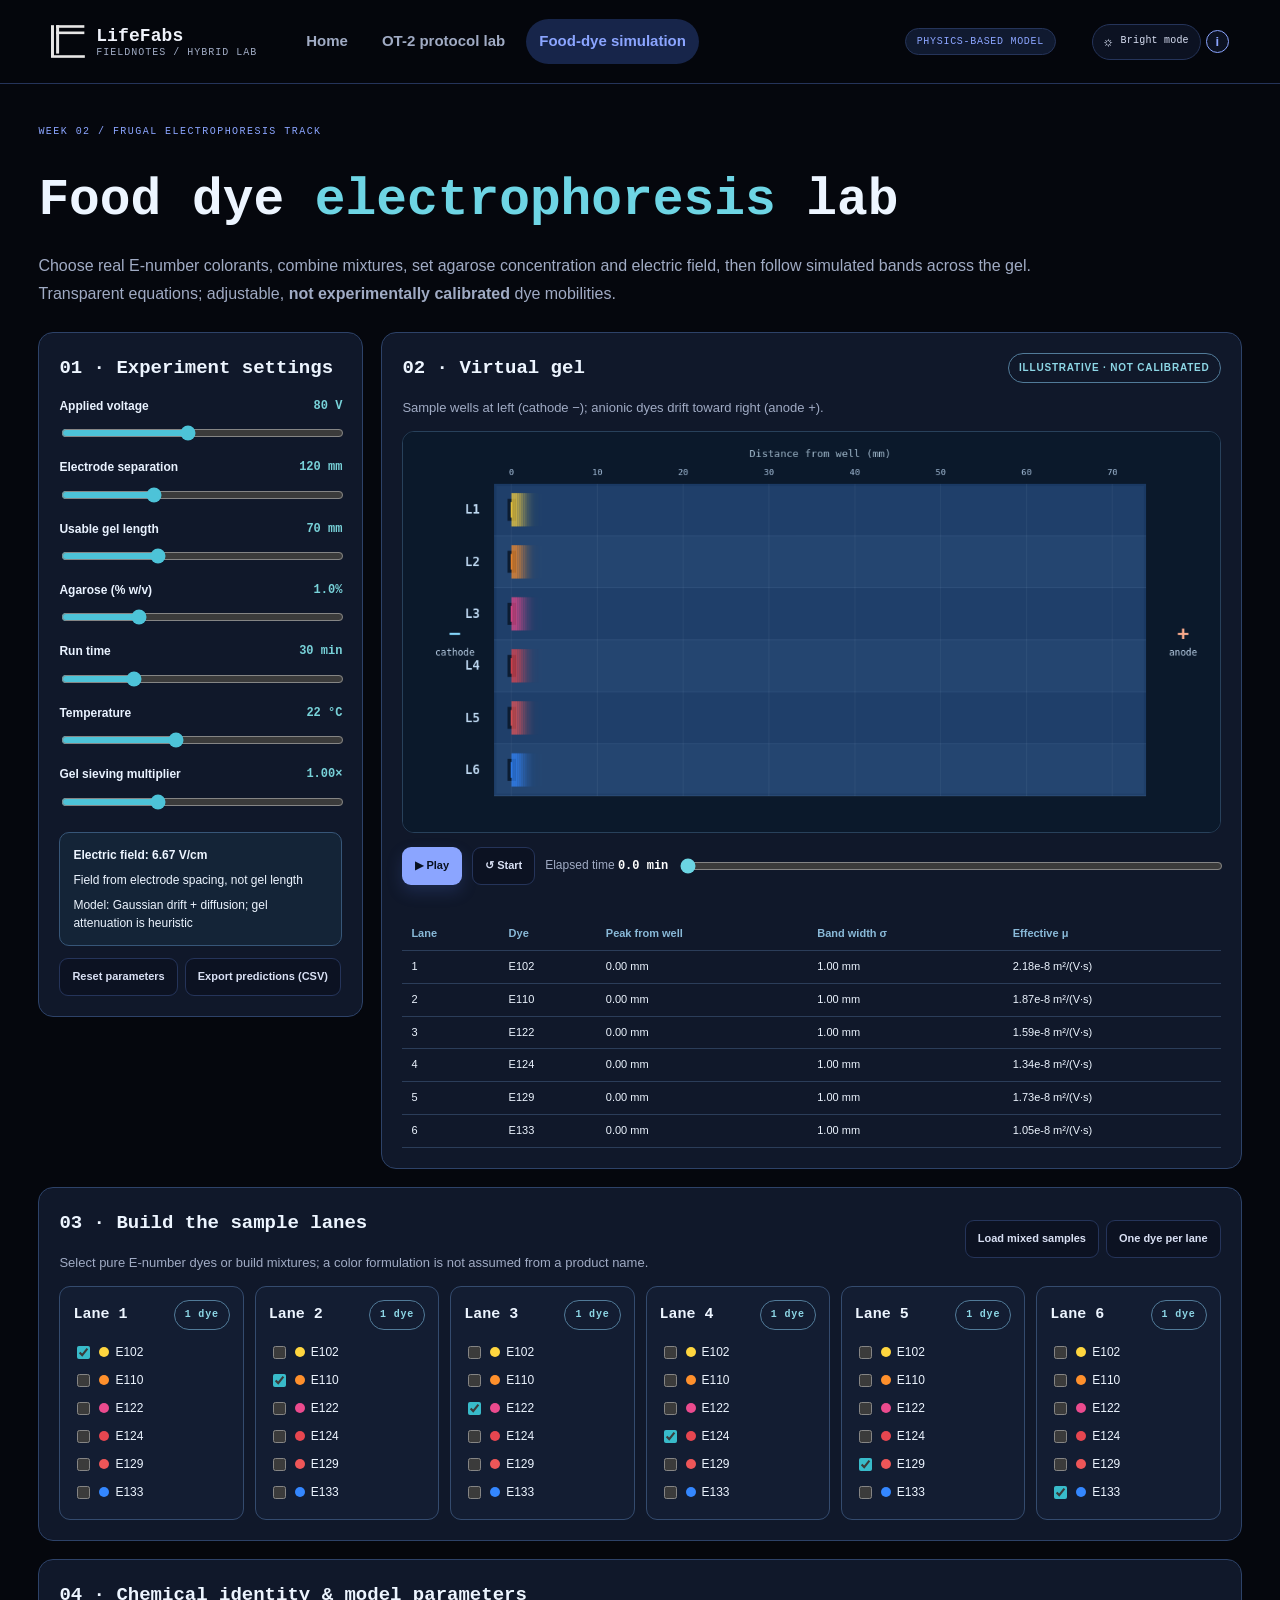
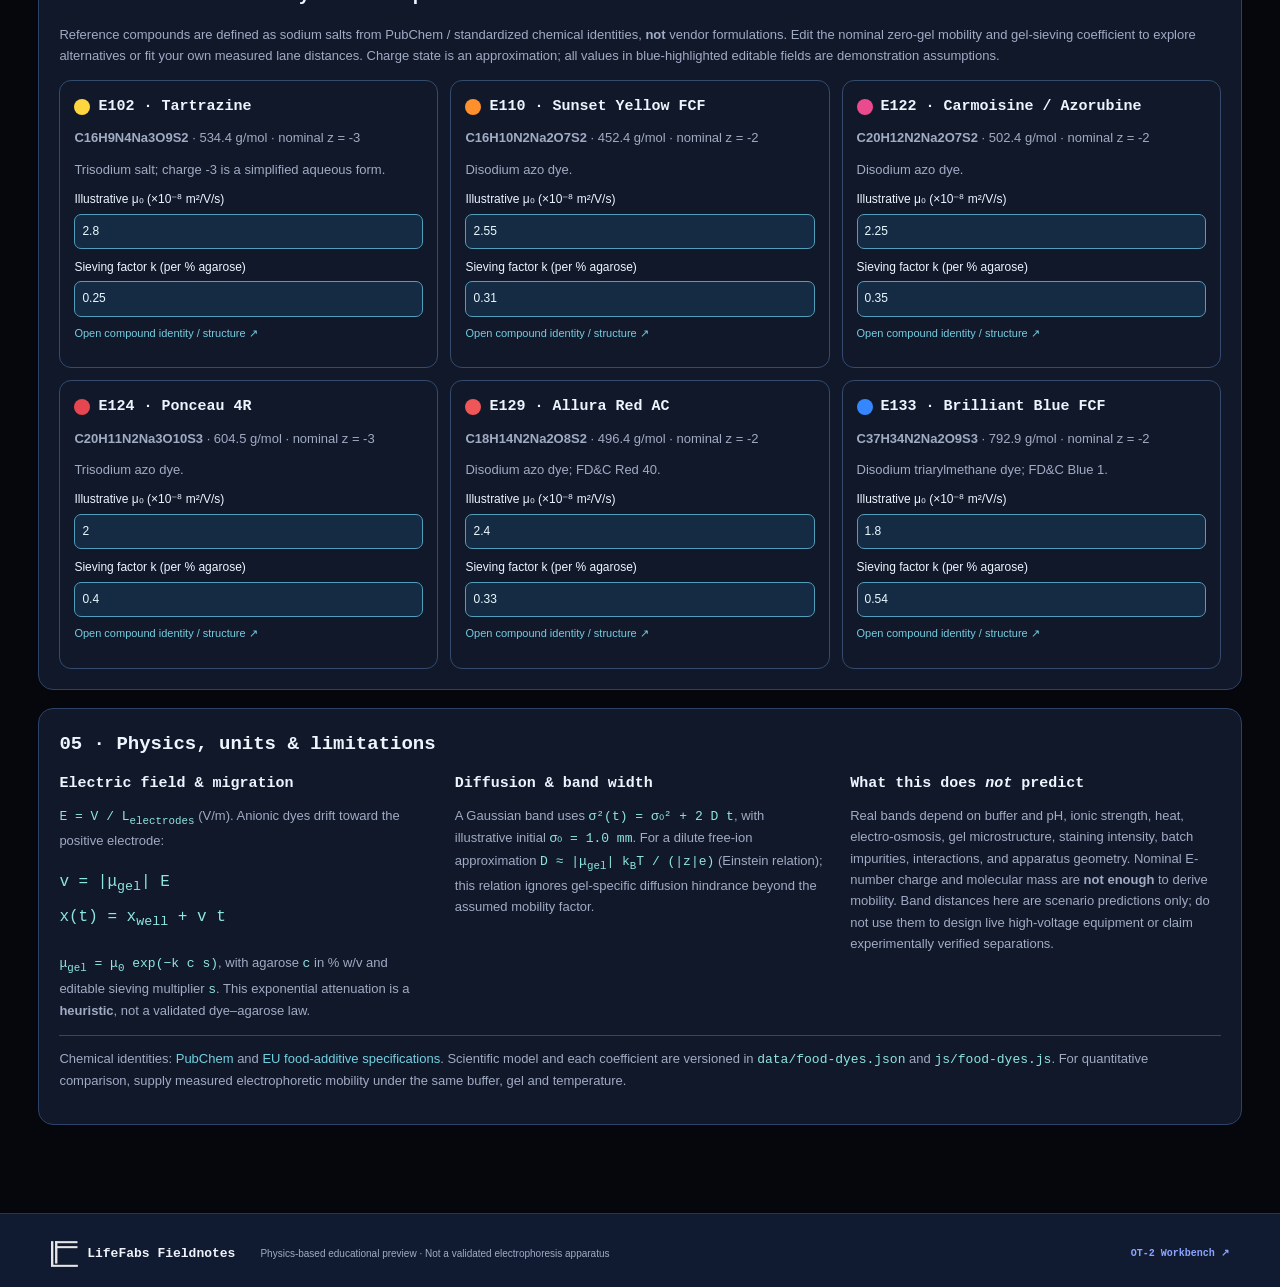
==== food-dyes.html @ ae2fcea6 "Initial Lifefabs Labflow website commit" ====
<!doctype html>
<html lang="en" data-theme="dark">
<head>
  <script>try{const t=localStorage.getItem('lifefabs-theme');if(t==='light'||t==='dark')document.documentElement.dataset.theme=t}catch(e){}</script>
  <meta charset="utf-8"><meta name="viewport" content="width=device-width,initial-scale=1"><meta name="theme-color" content="#05070d">
  <title>Food Dye Electrophoresis Simulator — LifeFabs Fieldnotes</title>
  <link rel="stylesheet" href="styles.css"><link rel="stylesheet" href="styles-theme.css"><link rel="stylesheet" href="styles-ui-clarity.css"><link rel="stylesheet" href="styles-food-dyes.css">
  <script src="js/theme.js" defer></script><script src="js/tool-guide.js" defer></script><script src="js/food-dyes.js" defer></script>
</head>
<body>
<header class="site-header"><a class="brand" href="index.html"><img class="brand-logo" src="assets/lifefabs-logo-light.svg" data-logo-dark="assets/lifefabs-logo-light.svg" data-logo-light="assets/lifefabs-logo-dark.svg" alt=""><span><strong>LifeFabs</strong><small>FIELDNOTES / HYBRID LAB</small></span></a><nav class="top-nav" aria-label="Main navigation"><a href="index.html">Home</a><a href="ot2.html">OT-2 protocol lab</a><a class="active" href="food-dyes.html">Food-dye simulation</a></nav><span class="header-chip">PHYSICS-BASED MODEL</span><button class="theme-toggle" data-theme-toggle type="button" aria-label="Switch theme" aria-pressed="false"><span class="theme-toggle-icon">☼</span><span class="theme-toggle-label">Bright mode</span></button></header>
<main class="dye-main">
 <section class="dye-hero"><p class="eyebrow">WEEK 02 / FRUGAL ELECTROPHORESIS TRACK</p><h1>Food dye <em>electrophoresis</em> lab</h1><p>Choose real E-number colorants, combine mixtures, set agarose concentration and electric field, then follow simulated bands across the gel. Transparent equations; adjustable, <strong>not experimentally calibrated</strong> dye mobilities.</p></section>
 <div class="dye-layout">
  <section class="dye-controls dye-panel" aria-labelledby="conditionsTitle">
    <h2 id="conditionsTitle">01 · Experiment settings</h2>
    <div class="dye-fields">
      <label>Applied voltage <span class="dye-readout" id="voltageOut">80 V</span><input type="range" id="dyeVoltage" min="0" max="180" step="5" value="80"></label>
      <label>Electrode separation <span class="dye-readout" id="spacingOut">120 mm</span><input type="range" id="dyeSpacing" min="60" max="250" step="5" value="120"></label>
      <label>Usable gel length <span class="dye-readout" id="lengthOut">70 mm</span><input type="range" id="dyeLength" min="30" max="150" step="5" value="70"></label>
      <label>Agarose (% w/v) <span class="dye-readout" id="agaroseOut">1.0%</span><input type="range" id="dyeAgarose" min="0.3" max="3" step="0.1" value="1"></label>
      <label>Run time <span class="dye-readout" id="durationOut">30 min</span><input type="range" id="dyeDuration" min="1" max="120" step="1" value="30"></label>
      <label>Temperature <span class="dye-readout" id="temperatureOut">22 °C</span><input type="range" id="dyeTemperature" min="10" max="40" step="1" value="22"></label>
      <label>Gel sieving multiplier <span class="dye-readout" id="sievingOut">1.00×</span><input type="range" id="dyeSieving" min="0" max="3" step="0.1" value="1"></label>
    </div>
    <div class="dye-derived" id="dyeDerived" aria-live="polite"></div>
    <div class="dye-controls-actions"><button class="button button-outline button-small" type="button" id="dyeReset">Reset parameters</button><button class="button button-outline button-small" type="button" id="dyeExport">Export predictions (CSV)</button></div>
  </section>
  <section class="dye-panel dye-simulator" aria-labelledby="gelTitle"><div class="dye-panel-title"><div><h2 id="gelTitle">02 · Virtual gel</h2><p>Sample wells at left (cathode −); anionic dyes drift toward right (anode +).</p></div><span class="dye-mode-chip">ILLUSTRATIVE · NOT CALIBRATED</span></div>
    <div class="dye-canvas-wrap"><canvas id="dyeGelCanvas" width="1040" height="510" role="img" aria-label="Simulated six-lane food dye electrophoresis gel"></canvas></div>
    <div class="dye-playback"><button type="button" id="dyePlay" class="button button-primary button-small">▶ Play</button><button type="button" id="dyeRestart" class="button button-outline button-small">↺ Start</button><label for="dyeTime">Elapsed time <strong id="dyeTimeText">0.0 min</strong></label><input type="range" id="dyeTime" min="0" max="30" value="0" step="0.1" aria-label="Elapsed simulation time"></div>
    <div id="dyeWarning" class="dye-warning" role="status"></div>
    <div class="dye-predictions" id="dyePredictions" aria-live="polite"></div>
  </section>
 </div>
 <section class="dye-panel dye-samples" aria-labelledby="samplesTitle"><div class="dye-panel-title"><div><h2 id="samplesTitle">03 · Build the sample lanes</h2><p>Select pure E-number dyes or build mixtures; a color formulation is not assumed from a product name.</p></div><div class="dye-controls-actions"><button type="button" class="button button-outline button-small" id="dyeDemoMix">Load mixed samples</button><button type="button" class="button button-outline button-small" id="dyePureLanes">One dye per lane</button></div></div><div class="dye-sample-grid" id="dyeSamples"></div></section>
 <section class="dye-panel dye-catalogue" aria-labelledby="catalogTitle"><h2 id="catalogTitle">04 · Chemical identity &amp; model parameters</h2><p>Reference compounds are defined as sodium salts from PubChem / standardized chemical identities, <strong>not</strong> vendor formulations. Edit the nominal zero-gel mobility and gel-sieving coefficient to explore alternatives or fit your own measured lane distances. Charge state is an approximation; all values in blue-highlighted editable fields are demonstration assumptions.</p><div id="dyeCatalog" class="dye-catalog-grid"></div></section>
 <section class="dye-panel dye-science" aria-labelledby="modelTitle"><h2 id="modelTitle">05 · Physics, units &amp; limitations</h2>
  <div class="dye-science-grid"><article><h3>Electric field &amp; migration</h3><p><code>E = V / L<sub>electrodes</sub></code> (V/m). Anionic dyes drift toward the positive electrode:</p><p class="dye-equation"><code>v = |μ<sub>gel</sub>| E</code><br><code>x(t) = x<sub>well</sub> + v t</code></p><p><code>μ<sub>gel</sub> = μ<sub>0</sub> exp(−k c s)</code>, with agarose <code>c</code> in % w/v and editable sieving multiplier <code>s</code>. This exponential attenuation is a <strong>heuristic</strong>, not a validated dye–agarose law.</p></article>
  <article><h3>Diffusion &amp; band width</h3><p>A Gaussian band uses <code>σ²(t) = σ₀² + 2 D t</code>, with illustrative initial <code>σ₀ = 1.0 mm</code>. For a dilute free-ion approximation <code>D ≈ |μ<sub>gel</sub>| k<sub>B</sub>T / (|z|e)</code> (Einstein relation); this relation ignores gel-specific diffusion hindrance beyond the assumed mobility factor.</p></article>
  <article><h3>What this does <em>not</em> predict</h3><p>Real bands depend on buffer and pH, ionic strength, heat, electro-osmosis, gel microstructure, staining intensity, batch impurities, interactions, and apparatus geometry. Nominal E-number charge and molecular mass are <strong>not enough</strong> to derive mobility. Band distances here are scenario predictions only; do not use them to design live high-voltage equipment or claim experimentally verified separations.</p></article>
  </div>
  <p class="dye-source-line">Chemical identities: <a href="https://pubchem.ncbi.nlm.nih.gov/" target="_blank" rel="noreferrer">PubChem</a> and <a href="https://eur-lex.europa.eu/eli/reg/2012/231/oj" target="_blank" rel="noreferrer">EU food-additive specifications</a>. Scientific model and each coefficient are versioned in <code>data/food-dyes.json</code> and <code>js/food-dyes.js</code>. For quantitative comparison, supply measured electrophoretic mobility under the same buffer, gel and temperature.</p>
 </section>
</main>
<footer class="site-footer"><div class="footer-brand"><img class="brand-logo" src="assets/lifefabs-logo-light.svg" data-logo-dark="assets/lifefabs-logo-light.svg" data-logo-light="assets/lifefabs-logo-dark.svg" alt=""><strong>LifeFabs Fieldnotes</strong></div><p>Physics-based educational preview · Not a validated electrophoresis apparatus</p><div class="footer-links"><a href="ot2.html">OT-2 Workbench ↗</a></div></footer>
</body></html>
---- styles.css ----
:root{--ink:#f0f3fb;--ink-2:#d9e0f4;--muted:#a0abc4;--paper:#05070d;--card:#0c1222;--line:#25345a;--teal:#8ba5ff;--teal-bright:#cbd6ff;--mint:#17254a;--blue:#15244a;--amber:#f1c878;--coral:#ff9587;--shadow:0 18px 48px rgba(0,0,0,.35);--radius:22px;--mono:Consolas,'Courier New',monospace;--sans:Bahnschrift,'Segoe UI',Arial,sans-serif;--display:Consolas,'Courier New',monospace}
*{box-sizing:border-box}html{scroll-behavior:smooth}body{margin:0;background:var(--paper);color:var(--ink);font-family:var(--sans);font-size:16px;line-height:1.6}a{color:inherit;text-decoration:none}button,input,select,textarea{font:inherit}button,a,select,input{outline-color:var(--teal)}button{cursor:pointer}button:disabled{cursor:not-allowed;opacity:.45}.site-header{height:82px;display:flex;align-items:center;gap:36px;padding:0 clamp(20px,4vw,66px);border-bottom:1px solid var(--line);background:rgba(255,255,255,.84);position:sticky;top:0;z-index:50;backdrop-filter:blur(18px)}.brand{display:flex;align-items:center;gap:12px;white-space:nowrap}.brand strong{display:block;font:800 19px var(--display);letter-spacing:-.7px}.brand small{display:block;font:10px var(--mono);letter-spacing:1px;color:var(--muted);margin-top:1px}.brand-mark{width:31px;height:31px;display:inline-flex;align-items:flex-end;justify-content:center;gap:3px;background:var(--ink);padding:7px 6px;border-radius:9px;flex-shrink:0}.brand-mark span{width:4px;border-radius:4px;background:var(--teal-bright);display:block}.brand-mark span:nth-child(1){height:9px}.brand-mark span:nth-child(2){height:16px}.brand-mark span:nth-child(3){height:12px}.top-nav{display:flex;align-items:center;gap:8px;flex:1}.top-nav a{padding:10px 13px;border-radius:99px;color:var(--muted);font-size:13px;font-weight:600;white-space:nowrap}.top-nav a:hover,.top-nav a.active{background:var(--mint);color:var(--teal)}.nav-soon{font:9px var(--mono);margin-left:3px;color:var(--teal)}.header-link{white-space:nowrap;font-size:12px;font-weight:700;color:var(--teal)}.header-chip{margin-left:auto;border:1px solid #d6e6dd;border-radius:999px;color:var(--teal);background:#eff8f2;padding:7px 11px;font:10px var(--mono);letter-spacing:.7px}.hero{display:grid;grid-template-columns:minmax(0,1fr) minmax(440px,.95fr);gap:5vw;align-items:center;padding:clamp(48px,7vw,100px) clamp(20px,6vw,94px) 72px;overflow:hidden}.home-hero{min-height:600px}.eyebrow{display:flex;align-items:center;gap:9px;font:10px var(--mono);text-transform:uppercase;letter-spacing:1.45px;color:var(--teal);margin:0 0 22px}.status-dot{display:inline-block;width:7px;height:7px;background:var(--teal-bright);border-radius:50%;box-shadow:0 0 0 4px rgba(85,197,173,.15)}h1,h2,h3,p{margin-top:0}.hero h1,.placeholder-hero h1{font:700 clamp(43px,5.2vw,74px)/1.02 var(--display);letter-spacing:-3.6px;margin:0 0 25px}.hero h1 em,.placeholder-hero h1 em{font-style:normal;color:var(--teal)}.hero-lede{font-size:17px;line-height:1.7;color:var(--muted);max-width:605px;margin-bottom:29px}.hero-actions{display:flex;gap:11px;flex-wrap:wrap;align-items:center}.button{min-height:45px;padding:12px 17px;display:inline-flex;gap:17px;align-items:center;justify-content:center;border:1px solid transparent;border-radius:9px;font-size:13px;font-weight:700;transition:transform .15s,box-shadow .15s}.button:hover{transform:translateY(-1px)}.button-primary{background:var(--teal);color:white;box-shadow:0 7px 14px rgba(20,124,115,.15)}.button-primary:hover{background:#0d6b64}.button-quiet{color:var(--ink-2);border-color:var(--line);background:rgba(255,255,255,.55)}.button-quiet:hover{border-color:#a9c9bd;background:white}.button-light{background:#f8f6ed;color:var(--ink);white-space:nowrap}.hero-footnote{font-size:11px;color:var(--muted);margin-top:29px;display:flex;align-items:center;gap:7px}.tiny-lock{font-size:16px;color:var(--teal)}.hero-art{position:relative;min-height:420px;display:grid;place-items:center;background:var(--ink);border-radius:26px;overflow:hidden;box-shadow:0 24px 60px rgba(20,42,50,.17)}.art-grid{position:absolute;inset:0;background-image:linear-gradient(rgba(140,185,170,.11) 1px,transparent 1px),linear-gradient(90deg,rgba(140,185,170,.11) 1px,transparent 1px);background-size:28px 28px;mask-image:linear-gradient(135deg,black,transparent 88%)}.robot-art{position:relative;width:100%;max-width:580px;z-index:2}.art-label{position:absolute;z-index:3;color:#a9c7bb;font:9px var(--mono);letter-spacing:1.4px}.label-top{top:23px;left:26px}.label-bottom{bottom:18px;right:26px}.art-orbit{position:absolute;border:1px solid rgba(103,214,186,.26);border-radius:50%;width:68%;height:72%;transform:rotate(-25deg)}.orbit-a{right:-18%;top:-30%}.orbit-b{left:-28%;bottom:-54%;width:80%;height:90%}.value-strip{background:#e9f0e8;padding:25px clamp(20px,6vw,94px);display:grid;grid-template-columns:repeat(3,1fr);gap:35px;border-top:1px solid var(--line);border-bottom:1px solid var(--line)}.value-strip>div{position:relative;padding-left:42px}.strip-index{position:absolute;left:0;top:0;color:var(--teal);font:11px var(--mono)}.value-strip strong{font:700 14px var(--display)}.value-strip p{font-size:12px;color:var(--muted);margin:5px 0 0}.section-block{padding:84px clamp(20px,6vw,94px)}.section-heading{display:flex;justify-content:space-between;gap:30px;align-items:flex-end;margin-bottom:32px}.section-heading .eyebrow{margin-bottom:12px}.section-heading h2{font:700 clamp(29px,3.5vw,43px)/1.1 var(--display);letter-spacing:-1.8px;margin:0}.section-aside{max-width:365px;font-size:13px;color:var(--muted);line-height:1.7;margin:0}.week-grid{display:grid;grid-template-columns:repeat(3,minmax(0,1fr));gap:18px}.week-card{padding:22px;border:1px solid var(--line);background:var(--card);border-radius:17px;min-width:0;box-shadow:0 3px 12px rgba(20,42,50,.025);transition:transform .15s,box-shadow .15s}.week-card:hover{transform:translateY(-3px);box-shadow:var(--shadow)}.week-card-featured{border-color:#a7cfc1;box-shadow:0 0 0 1px rgba(20,124,115,.04)}.week-card-top{display:flex;align-items:center;justify-content:space-between;gap:8px}.week-number{font:12px var(--mono);color:var(--teal);letter-spacing:.8px}.tag{font:9px var(--mono);letter-spacing:.4px;padding:5px 8px;border-radius:99px;background:#eff2ef;color:#64767a;white-space:nowrap}.tag-live{background:var(--mint);color:var(--teal)}.tag-live .status-dot{width:5px;height:5px;margin-right:4px}.week-illustration{height:150px;margin:18px 0 19px;border-radius:12px;position:relative;overflow:hidden}.week-illustration-robot{background:#18343b;display:grid;place-items:center}.mini-deck{position:absolute;width:70%;height:45%;left:13%;bottom:18%;transform:skewY(-9deg);display:grid;grid-template-columns:repeat(3,1fr);gap:5px}.mini-deck span{background:#416c69;border:1px solid #86afa2;border-radius:4px}.mini-gantry{position:absolute;width:68%;height:10px;left:16%;top:28%;background:#b5cfc4;border-radius:5px}.mini-tip{position:absolute;left:52%;top:33%;height:42px;width:4px;background:#e7efe7;border-radius:2px}.mini-path{position:absolute;left:39%;top:55%;width:31%;height:25px;border-top:2px dashed #5bd1b3;border-radius:50%;transform:rotate(13deg)}.week-illustration-gel{background:#e5f0e9;display:flex;align-items:center;justify-content:center;gap:14px}.gel-lanes{height:86px;width:58%;background:#173d46;border:8px solid #9ebeb0;border-radius:5px;display:flex;gap:13px;padding:9px 13px}.gel-lanes span{flex:1;border-radius:2px;background:repeating-linear-gradient(to bottom,transparent 0 8px,#64d5b4 8px 11px,transparent 11px 18px);opacity:.85}.gel-lanes span:nth-child(2){background:repeating-linear-gradient(to bottom,transparent 0 13px,#e4bf70 13px 16px,transparent 16px 24px)}.gel-lanes span:nth-child(4){background:repeating-linear-gradient(to bottom,transparent 0 5px,#d78a74 5px 8px,transparent 8px 19px)}.gel-arrow{position:absolute;right:10%;top:18%;width:18px;height:61%;border-right:2px solid var(--teal)}.gel-arrow:after{content:'';position:absolute;right:-5px;bottom:0;width:8px;height:8px;border-right:2px solid var(--teal);border-bottom:2px solid var(--teal);transform:rotate(45deg)}.week-illustration-empty{background:#e9edeb;display:grid;place-items:center}.empty-ring{height:58px;width:58px;border:1px dashed #82a59a;border-radius:50%;display:grid;place-items:center;color:var(--teal);font-size:25px;z-index:2}.empty-orbit{position:absolute;height:100px;width:170px;border:1px solid #c6d4ce;border-radius:50%;transform:rotate(-25deg)}.card-kicker{font:10px var(--mono);text-transform:uppercase;letter-spacing:1px;color:var(--teal);margin-bottom:9px}.week-card h3{font:700 22px var(--display);letter-spacing:-.8px;margin:0 0 10px}.week-card>p:not(.card-kicker){font-size:13px;color:var(--muted);line-height:1.65;min-height:62px;margin-bottom:18px}.card-meta{display:flex;justify-content:space-between;gap:10px;flex-wrap:wrap;border-top:1px solid var(--line);padding:13px 0;color:#718083;font-size:10px}.card-link{display:flex;justify-content:space-between;align-items:center;margin-top:7px;color:var(--teal);font-size:12px;font-weight:700}.card-link span{font-size:17px}.workflow-section{background:#edf3ed}.role-flow{display:grid;grid-template-columns:minmax(0,1fr) 30px minmax(0,1fr) 30px minmax(0,1fr);align-items:stretch;gap:13px}.role-card{padding:25px;border-radius:15px;background:white;border:1px solid var(--line)}.role-card h3{font:700 22px var(--display);letter-spacing:-.9px;margin:16px 0 12px}.role-card ul{padding-left:17px;color:var(--muted);font-size:12px;line-height:2;margin:0}.role-label{display:inline-block;color:var(--teal);font:9px var(--mono);letter-spacing:.7px}.role-programmer{border-top:3px solid #5bb8a2}.role-robot{border-top:3px solid #658bc3}.role-operator{border-top:3px solid #df9d66}.role-arrow{display:grid;place-items:center;color:#80a399;font-size:25px}.principle-note{margin-top:20px;padding:17px 19px;background:#dfece3;border-radius:12px;display:flex;align-items:flex-start;gap:13px}.note-icon{width:22px;height:22px;border:1px solid #84aaa0;border-radius:50%;display:grid;place-items:center;color:var(--teal);font:12px var(--mono);flex-shrink:0}.principle-note p{font-size:12px;line-height:1.7;color:#526d6a;margin:0;flex:1}.principle-note a{font-size:11px;color:var(--teal);font-weight:700;white-space:nowrap;margin-top:2px}.final-cta{margin:0 clamp(20px,6vw,94px) 76px;background:var(--teal);border-radius:20px;padding:38px clamp(24px,4vw,54px);display:flex;justify-content:space-between;gap:30px;align-items:center;color:white}.final-cta .eyebrow{color:#bfe8da;margin-bottom:12px}.final-cta h2{font:700 clamp(28px,3.5vw,42px) var(--display);letter-spacing:-1.5px;margin:0 0 8px}.final-cta p:not(.eyebrow){margin:0;color:#d3e8e1;font-size:13px;max-width:580px}.site-footer{border-top:1px solid var(--line);padding:26px clamp(20px,4vw,66px);display:flex;align-items:center;gap:25px;flex-wrap:wrap;background:#fff}.footer-brand{display:flex;align-items:center;gap:9px;font:700 13px var(--display);white-space:nowrap}.footer-brand .brand-mark{width:24px;height:24px;padding:5px 4px;border-radius:6px}.footer-brand .brand-mark span{width:3px}.footer-brand .brand-mark span:nth-child(1){height:7px}.footer-brand .brand-mark span:nth-child(2){height:12px}.footer-brand .brand-mark span:nth-child(3){height:9px}.site-footer>p{font-size:10px;color:var(--muted);margin:0;flex:1}.footer-links{display:flex;gap:16px;flex-wrap:wrap}.footer-links a{font-size:10px;color:var(--teal);font-weight:600}.placeholder-main{min-height:80vh}.placeholder-hero{display:grid;grid-template-columns:1.05fr .95fr;gap:6vw;align-items:center;padding:76px clamp(20px,6vw,94px) 60px}.placeholder-label{margin:35px clamp(20px,6vw,94px) 0;padding:10px 14px;display:inline-flex;align-items:center;gap:8px;background:#e5f2e9;border-radius:99px;color:var(--teal);font:10px var(--mono);letter-spacing:1px}.placeholder-hero h1{font-size:clamp(42px,5vw,68px)}.dye-preview{height:360px;background:var(--ink);border-radius:20px;position:relative;display:flex;align-items:center;justify-content:center;overflow:hidden;box-shadow:var(--shadow)}.dye-gel{position:relative;width:63%;height:73%;background:linear-gradient(135deg,#173e49,#25515c);border:12px solid #8eafa3;border-radius:8px;display:flex;gap:15px;padding:23px 16px;box-shadow:inset 0 0 30px rgba(82,208,182,.1)}.dye-track{flex:1;border-top:2px solid rgba(226,244,235,.5);position:relative}.dye-track:before{content:'';position:absolute;top:-9px;left:50%;width:12px;height:4px;transform:translateX(-50%);background:#e8f4eb;border-radius:2px}.dye-track i{position:absolute;top:14%;left:0;right:0;height:18px;border-radius:3px;filter:blur(1px)}.dye-red{background:#df796e}.dye-blue{background:#4aa6db;top:37%!important}.dye-yellow{background:#e9cb67;top:57%!important}.dye-green{background:#5cd1a4;top:74%!important}.dye-electrode{position:absolute;z-index:2;border-radius:50%;width:34px;height:34px;display:grid;place-items:center;background:#f6f4e7;color:var(--ink);font:700 18px var(--mono)}.electrode-positive{left:8%;top:17%}.electrode-negative{right:8%;bottom:17%}.dye-preview-caption{position:absolute;bottom:17px;color:#b7d2c7;font:9px var(--mono);letter-spacing:.5px}.placeholder-plans{padding-top:44px}.planned-grid{display:grid;grid-template-columns:repeat(3,1fr);gap:15px}.planned-grid article{background:white;border:1px solid var(--line);padding:24px;border-radius:15px}.plan-number{font:11px var(--mono);color:var(--teal)}.planned-grid h3{font:700 18px var(--display);margin:17px 0 8px}.planned-grid p{font-size:12px;color:var(--muted);line-height:1.7;margin:0}.warning-box{margin:0 clamp(20px,6vw,94px) 64px;padding:20px 23px;border:1px solid #e5c99a;background:#fbf3e2;border-radius:13px}.warning-box strong{font:700 13px var(--display)}.warning-box p{font-size:12px;color:#79674a;line-height:1.65;margin:6px 0 0}
/* OT-2 workbench */
.lab-body{background:#f0f4f1}.lab-header{position:sticky}.workbench-hero{padding:35px clamp(18px,4vw,56px) 24px;display:flex;justify-content:space-between;gap:25px;align-items:flex-end}.workbench-hero .eyebrow{margin-bottom:9px}.workbench-hero h1{font:700 clamp(31px,4vw,46px)/1.07 var(--display);letter-spacing:-1.9px;margin:0 0 11px}.workbench-hero p:not(.eyebrow){color:var(--muted);max-width:790px;margin:0;font-size:13px;line-height:1.65}.hero-status{align-self:flex-start;display:flex;flex-direction:column;gap:5px;align-items:flex-end;white-space:nowrap}.hero-status .tag{padding:8px 10px}.hero-status small{color:var(--muted);font-size:10px}.status-warn{color:#966b29;background:#fff0d8}.workbench-tabs{display:flex;gap:6px;padding:0 clamp(18px,4vw,56px);border-bottom:1px solid var(--line)}.workbench-tabs button{border:0;background:transparent;padding:13px 16px;color:var(--muted);font-size:12px;font-weight:700;border-bottom:2px solid transparent}.workbench-tabs button.active{color:var(--teal);border-color:var(--teal)}.workbench-tabs button span{font:10px var(--mono);margin-left:4px;color:#81908e}.lab-main{padding:26px clamp(18px,4vw,56px) 70px;max-width:1800px;margin:0 auto}.workbench-layout{display:grid;grid-template-columns:minmax(310px,390px) minmax(0,1fr);gap:18px;align-items:start}.panel{background:white;border:1px solid var(--line);border-radius:16px;box-shadow:0 3px 12px rgba(20,42,50,.03);min-width:0;overflow:hidden}.panel-header{padding:17px 19px;border-bottom:1px solid var(--line);display:flex;justify-content:space-between;gap:12px;align-items:center}.panel-header h2{font:700 16px var(--display);letter-spacing:-.5px;margin:0}.panel-header p{font-size:10px;color:var(--muted);margin:4px 0 0}.panel-kicker{font:9px var(--mono);letter-spacing:.7px;color:var(--teal);text-transform:uppercase}.panel-body{padding:18px}.form-section{padding-bottom:18px;margin-bottom:18px;border-bottom:1px solid #edf1ed}.form-section:last-child{border-bottom:0;margin-bottom:0;padding-bottom:0}.form-section-title{display:flex;justify-content:space-between;align-items:center;font:700 12px var(--display);margin:0 0 12px}.form-section-title span{font:10px var(--mono);color:#82908b}.form-grid{display:grid;grid-template-columns:repeat(2,minmax(0,1fr));gap:12px}.field{display:flex;flex-direction:column;gap:5px;min-width:0}.field.full{grid-column:1/-1}.field label{font-size:10px;color:#5d7274;font-weight:700}.field small{font-size:9px;color:#82908b;line-height:1.45}.field input,.field select,.field textarea,.origin-fields input{width:100%;min-width:0;border:1px solid #cedbd3;border-radius:8px;background:#fbfcfa;color:var(--ink);padding:9px 10px;font-size:12px}.field input:focus,.field select:focus,.origin-fields input:focus{outline:2px solid rgba(20,124,115,.12);border-color:var(--teal)}.field select:disabled{opacity:.6}.input-inline{display:flex;align-items:center;gap:6px}.input-inline input{flex:1}.input-unit{font:10px var(--mono);color:#85948f}.form-actions{display:flex;gap:8px;align-items:center;flex-wrap:wrap;margin-top:17px}.button-small{padding:9px 12px;min-height:36px;font-size:11px}.button-outline{background:white;border-color:#cbd9d1;color:var(--ink)}.button-outline:hover{border-color:var(--teal);color:var(--teal)}.form-error{display:none;margin-top:12px;background:#fff0ec;color:#994431;border:1px solid #efc7bc;padding:11px 12px;border-radius:9px;font-size:11px;line-height:1.55}.form-error.show{display:block}.form-hint{font-size:10px;line-height:1.55;color:var(--muted);margin:10px 0 0}.sim-panel{display:flex;flex-direction:column}.view-switch{display:flex;gap:3px;background:#edf2ee;padding:4px;border-radius:8px}.view-switch button{border:0;background:transparent;color:var(--muted);font:10px var(--mono);padding:7px 9px;border-radius:6px}.view-switch button.active{background:white;color:var(--teal);box-shadow:0 1px 3px rgba(0,0,0,.08)}.visualization-container{background:#f9fbf8;position:relative;padding:10px 10px 0;min-height:390px;display:flex;align-items:center;justify-content:center;overflow:hidden}.visualization-container svg{width:100%;max-height:510px;height:auto;display:block}.viz-empty{position:absolute;inset:20px;display:none;place-items:center;text-align:center;color:var(--muted);font-size:12px}.legend-row{display:flex;flex-wrap:wrap;gap:13px;padding:14px 18px;border-bottom:1px solid var(--line);font-size:10px;color:var(--muted)}.legend-item{display:flex;align-items:center;gap:6px}.legend-dot{width:8px;height:8px;border-radius:2px;display:inline-block}.legend-source{background:#2a8c7f}.legend-destination{background:#668ac0}.legend-tips{background:#d8a35f}.legend-trash{background:#9ca7a2}.position-details{display:grid;grid-template-columns:minmax(0,1.2fr) minmax(220px,.8fr);gap:0;border-bottom:1px solid var(--line)}.target-card{padding:15px 18px;border-right:1px solid var(--line)}.target-card .label,.coordinate-card .label{font:9px var(--mono);letter-spacing:.7px;color:var(--muted);text-transform:uppercase;margin-bottom:6px}.target-name{font:700 14px var(--display);margin-bottom:5px}.target-note{font-size:10px;color:var(--muted);line-height:1.5}.coordinate-grid{display:grid;grid-template-columns:repeat(3,1fr);gap:6px}.coord-value{border-radius:8px;background:#f0f4f1;padding:9px 7px}.coord-value span{display:block;color:var(--muted);font:9px var(--mono)}.coord-value strong{font:600 13px var(--mono);display:block;margin-top:3px}.coordinate-card{padding:15px 18px}.coordinate-frame{font-size:9px;color:#9b6d27;margin-top:7px;line-height:1.4}.timeline-controls{padding:17px 18px;display:grid;grid-template-columns:auto minmax(0,1fr) auto;align-items:center;gap:13px}.icon-button{height:34px;width:34px;border:1px solid var(--line);background:white;border-radius:8px;color:var(--teal);font-size:15px;display:grid;place-items:center}.range-wrap{min-width:0}.range-head{display:flex;justify-content:space-between;gap:9px;font-size:10px;color:var(--muted);margin-bottom:5px}.range-head strong{font:10px var(--mono);color:var(--ink)}input[type=range]{width:100%;accent-color:var(--teal);cursor:pointer}.step-list{display:flex;gap:6px;overflow-x:auto;padding:0 18px 16px}.step-chip{border:1px solid var(--line);border-radius:7px;background:white;padding:7px 9px;font-size:9px;color:var(--muted);white-space:nowrap}.step-chip.active{background:var(--mint);color:var(--teal);border-color:#a8cfc1}.step-chip strong{font:10px var(--mono);margin-right:5px}.model-note{background:#e9f0ed;border-top:1px solid var(--line);padding:10px 18px;color:#58716b;font-size:10px;line-height:1.5}.lower-grid{display:grid;grid-template-columns:1fr 1fr;gap:18px;margin-top:18px}.code-panel,.analysis-panel{min-width:0}.code-toolbar{display:flex;gap:7px;align-items:center}.code-toolbar .button{min-height:30px;padding:6px 9px;font-size:10px}.code-area{display:block;width:100%;min-height:330px;resize:vertical;border:0;background:#132a31;color:#d9e8df;padding:18px;font:11px/1.7 var(--mono);tab-size:4;outline:none}.code-footer{display:flex;justify-content:space-between;align-items:center;gap:10px;flex-wrap:wrap;padding:11px 15px;background:#f7faf7;border-top:1px solid var(--line);font-size:10px;color:var(--muted)}.code-footer strong{color:var(--ink)}.analysis-body{padding:16px 18px}.analysis-summary{display:flex;align-items:center;gap:10px;margin-bottom:12px}.analysis-status{height:29px;width:29px;border-radius:50%;display:grid;place-items:center;background:#def2e8;color:var(--teal);font-weight:800}.analysis-status.warn{background:#fff0d8;color:#936b2f}.analysis-summary h3{font:700 13px var(--display);margin:0}.analysis-summary p{font-size:10px;color:var(--muted);margin:3px 0 0}.diagnostic-list{list-style:none;margin:0;padding:0;display:grid;gap:7px}.diagnostic-list li{display:flex;align-items:flex-start;gap:8px;background:#f7f9f6;border:1px solid #e7eee8;padding:9px 10px;border-radius:8px;color:#52676a;font-size:10px;line-height:1.5}.diag-icon{font:12px var(--mono);color:var(--teal);flex-shrink:0}.diagnostic-list li.warn .diag-icon{color:#ba7d2c}.source-intake{padding:17px 18px;border-bottom:1px solid var(--line);background:#fbfcfa}.source-intake-row{display:flex;align-items:center;gap:12px;flex-wrap:wrap}.source-intake input[type=file]{max-width:100%;font-size:11px}.source-intake p{font-size:10px;color:var(--muted);margin:9px 0 0;line-height:1.5}.hidden{display:none!important}.muted-text{color:var(--muted)}.inline-code{font-family:var(--mono);background:#eef3ef;border-radius:4px;padding:2px 4px;font-size:.9em}.coordinate-explainer{margin-top:18px;padding:20px;background:#e4ece7;border-radius:12px;display:grid;grid-template-columns:1fr 1fr;gap:22px}.coordinate-explainer h3{font:700 13px var(--display);margin:0 0 7px}.coordinate-explainer p{font-size:10px;color:#526d68;line-height:1.7;margin:0}.equation{font:12px var(--mono);margin:10px 0;color:var(--ink)}.reference-link{color:var(--teal);font-weight:700}.cad-view{width:100%;height:440px;position:relative;background:#f3f6f3;overflow:hidden}.cad-view canvas{display:block;width:100%;height:100%}.cad-loading{position:absolute;inset:0;display:grid;place-items:center;padding:20px;text-align:center;background:#f3f6f3;color:var(--muted);font-size:12px}.cad-disclaimer{padding:12px 18px;background:#fff2d9;color:#81632e;font-size:10px;line-height:1.5;border-top:1px solid #ead9b9}.labware-upload{margin-top:10px;border:1px dashed #b8cbc0;padding:12px;border-radius:9px;background:#f8fbf8}.labware-upload label{font-size:10px;color:var(--teal);font-weight:700;display:block;margin-bottom:5px}.labware-upload input{max-width:100%;font-size:10px}.site-footer.workbench-footer{background:#edf3ed}.kbd{font:9px var(--mono);padding:2px 5px;background:#edf2ee;border:1px solid #d8e2da;border-radius:4px}.disabled-note{color:#9b6d27}.builder-note{background:#e6f1eb;border:1px solid #c8e0d5;border-radius:8px;padding:10px 11px;font-size:10px;color:#466960;line-height:1.5}.slot-conflict{color:#b04b38}.mobile-caveat{display:none}
@media(max-width:1150px){.site-header{gap:18px}.top-nav{gap:0}.top-nav a{padding:9px 9px;font-size:12px}.header-link{display:none}.hero{grid-template-columns:1fr 1fr}.workbench-layout{grid-template-columns:minmax(285px,350px) minmax(0,1fr)}.position-details{grid-template-columns:1fr}.target-card{border-right:0;border-bottom:1px solid var(--line)}.week-grid{gap:13px}.week-card{padding:18px}}
@media(max-width:850px){.site-header{height:auto;min-height:75px;flex-wrap:wrap;padding:15px 20px;gap:14px}.top-nav{order:3;flex-basis:100%;overflow-x:auto}.top-nav a{padding:8px 11px}.hero,.placeholder-hero{grid-template-columns:1fr;padding-top:54px}.home-hero{min-height:auto}.hero-art{min-height:340px}.value-strip{gap:15px}.value-strip>div{padding-left:29px}.week-grid{grid-template-columns:repeat(2,minmax(0,1fr))}.week-card-muted{display:none}.role-flow{grid-template-columns:1fr}.role-arrow{transform:rotate(90deg);height:24px}.section-heading{align-items:flex-start;flex-direction:column;gap:12px}.section-aside{max-width:600px}.final-cta{align-items:flex-start;flex-direction:column}.workbench-layout{grid-template-columns:1fr}.builder-panel{order:1}.sim-panel{order:2}.lower-grid{grid-template-columns:1fr}.coordinate-explainer{grid-template-columns:1fr}.workbench-hero{align-items:flex-start;flex-direction:column}.hero-status{flex-direction:row;align-items:center}.form-grid{grid-template-columns:repeat(2,minmax(0,1fr))}.site-footer>p{flex-basis:100%;order:3}}
@media(max-width:560px){.brand strong{font-size:17px}.brand small{font-size:8px}.site-header{gap:12px}.top-nav a{font-size:11px}.hero h1,.placeholder-hero h1{font-size:46px;letter-spacing:-2.4px}.hero{gap:35px}.hero-art{min-height:285px}.robot-art{width:120%}.value-strip{grid-template-columns:1fr;gap:18px}.value-strip>div{padding-left:35px}.section-block{padding-top:58px;padding-bottom:58px}.week-grid{grid-template-columns:1fr}.week-card-muted{display:block}.week-card>p:not(.card-kicker){min-height:0}.role-card{padding:20px}.final-cta{margin-bottom:50px;padding:28px 22px}.footer-links{gap:11px}.placeholder-hero{padding-top:45px}.dye-preview{height:270px}.planned-grid{grid-template-columns:1fr}.placeholder-label{margin-top:20px}.warning-box{margin-bottom:40px}.lab-main{padding:15px 11px 45px}.workbench-tabs{padding:0 10px}.workbench-tabs button{font-size:10px;padding:12px 8px}.panel-header{padding:14px}.panel-body{padding:14px}.form-grid{grid-template-columns:1fr 1fr;gap:9px}.field input,.field select{padding:9px 7px;font-size:11px}.visualization-container{min-height:275px;padding:4px}.position-details{grid-template-columns:1fr}.coordinate-grid{gap:5px}.coord-value{padding:8px 6px}.coordinate-card,.target-card{padding:12px 14px}.timeline-controls{padding:13px;gap:8px}.step-list{padding:0 13px 13px}.code-area{font-size:10px;min-height:285px}.workbench-hero{padding:26px 18px 19px}.header-chip{font-size:9px}.mobile-caveat{display:block;font-size:10px;color:var(--muted)}}
---- styles-theme.css ----
/* LifeFabs Fieldnotes theme layer — dark-first, bright theme optional. */
:root {
  color-scheme: dark;
  --paper:#05070d; --page:#05070d; --card:#0c1222; --card-2:#101a30;
  --ink:#f0f3fb; --ink-2:#d9e0f4; --muted:#a0abc4; --line:#25345a;
  --teal:#8ba5ff; --teal-bright:#cbd6ff; --mint:#17254a; --blue:#15244a;
  --amber:#f1c878; --coral:#ff9587; --shadow:0 18px 48px rgba(0,0,0,.35);
  --mono:Consolas,'Courier New',monospace; --display:Consolas,'Courier New',monospace;
  --sans:Bahnschrift,'Segoe UI',Arial,sans-serif;
}
html[data-theme="light"] {
  color-scheme: light;
  --paper:#f7f8fc; --page:#f7f8fc; --card:#ffffff; --card-2:#edf1fb;
  --ink:#121a2b; --ink-2:#263454; --muted:#5d6880; --line:#d9e0ef;
  --teal:#152a68; --teal-bright:#5c79d0; --mint:#e8edfb; --blue:#dfe7fb;
  --amber:#8f641a; --coral:#a74337; --shadow:0 12px 34px rgba(21,42,104,.10);
}
html,body{background:var(--paper);color:var(--ink)}
body{font-family:var(--sans);}
h1,h2,h3,h4,h5,h6,.brand strong,.week-card h3,.role-card h3,.analysis-summary h3,.target-name,.section-heading h2,.panel-header h2,.hero h1,.placeholder-hero h1,.final-cta h2,.form-section-title{font-family:var(--display)!important;letter-spacing:normal!important}
.brand strong{font-size:18px;font-weight:700;letter-spacing:.1px!important}
.brand small,.eyebrow,.panel-kicker,.panel-header .panel-kicker,.form-section-title span,.week-number,.tag,.card-kicker,.role-label,.plan-number,.footer-links,.code-footer,.form-hint,.field small,.label,.theme-toggle,.nav-soon,.header-chip,.coordinate-frame,.target-card .label,.coordinate-card .label,.range-head strong,.view-switch button,.step-chip strong,.kbd{font-family:var(--mono)!important}
.site-header{background:color-mix(in srgb,var(--paper) 90%,transparent);border-color:var(--line);backdrop-filter:blur(18px)}
.top-nav a:hover,.top-nav a.active{background:var(--mint);color:var(--teal)}
.header-link,.card-link,.reference-link{color:var(--teal)}
.header-chip{border-color:var(--line);background:var(--card-2);color:var(--teal)}
.button-primary{background:var(--teal);color:#071020;box-shadow:0 7px 16px rgba(75,105,200,.22)}
html[data-theme="light"] .button-primary{color:#fff}
.button-primary:hover{background:var(--teal-bright)}
.button-quiet,.button-outline,.icon-button{background:var(--card);color:var(--ink-2);border-color:var(--line)}
.button-quiet:hover,.button-outline:hover,.icon-button:hover{background:var(--card-2);border-color:var(--teal);color:var(--teal)}
.button-light{background:var(--teal);color:#071020}
html[data-theme="light"] .button-light{color:#fff}
.hero-art{background:#080d1b;box-shadow:0 24px 60px rgba(0,0,0,.35)}
.value-strip,.workflow-section,.final-cta,.site-footer,.site-footer.workbench-footer{background:var(--card-2);border-color:var(--line)}
.value-strip{border-top-color:var(--line);border-bottom-color:var(--line)}
.value-strip p,.section-aside,.hero-lede,.hero-footnote,.week-card>p:not(.card-kicker),.role-card ul,.site-footer>p,.panel-header p,.analysis-summary p,.target-note,.form-hint,.source-intake p{color:var(--muted)}
.week-card,.role-card,.panel,.panel-header,.builder-panel,.sim-panel,.code-panel,.analysis-panel,.planned-grid article,.form-section,.source-intake,.coordinate-explainer,.target-card,.coordinate-card,.position-details,.timeline-controls,.step-list,.analysis-body,.labware-upload{background:var(--card);color:var(--ink);border-color:var(--line)}
.week-card-featured{border-color:var(--teal);box-shadow:0 0 0 1px rgba(139,165,255,.08)}
.week-illustration-robot{background:#080d1b!important}
.week-illustration-gel{background:var(--card-2)!important}
.week-illustration-empty{background:var(--card-2)!important}
.tag{background:var(--card-2);color:var(--muted);border:1px solid var(--line)}
.tag-live{background:var(--mint);color:var(--teal);border-color:var(--line)}
.role-card{background:var(--card);border-color:var(--line)}
.principle-note,.builder-note,.model-note,.coordinate-explainer{background:var(--card-2);color:var(--ink-2);border-color:var(--line)}
.principle-note p,.coordinate-explainer p,.model-note{color:var(--muted)}
.workbench-hero{background:var(--paper);color:var(--ink)}
.workbench-tabs{background:var(--paper);border-color:var(--line)}
.workbench-tabs button{color:var(--muted)}
.workbench-tabs button.active{background:var(--card);color:var(--teal);border-color:var(--line)}
.lab-main{background:var(--paper)}
.field input,.field select,.field textarea,.field input[type="number"],input[type="text"],input[type="url"],select,textarea{background:var(--paper);color:var(--ink);border-color:var(--line)}
.field input:focus,.field select:focus,.field textarea:focus,input:focus,select:focus,textarea:focus{border-color:var(--teal);outline-color:var(--teal)}
.form-error{background:color-mix(in srgb,var(--coral) 10%,var(--card));color:var(--coral);border-color:color-mix(in srgb,var(--coral) 45%,var(--line))}
.view-switch{background:var(--card-2)}
.view-switch button{color:var(--muted)}
.view-switch button.active{background:var(--card);color:var(--teal);box-shadow:0 1px 3px rgba(0,0,0,.18)}
.visualization-container,.cad-view,.cad-loading{background:#080d19;color:var(--ink-2)}
.coord-value,.step-chip,.diagnostic-list li,.code-footer,.source-intake,.inline-code,.kbd{background:var(--card-2);border-color:var(--line);color:var(--ink-2)}
.step-chip.active{background:var(--mint);color:var(--teal);border-color:var(--teal)}
.code-area{background:#060914;color:#e5ebff;border-color:var(--line)}
.coordinate-explainer{border:1px solid var(--line)}
.analysis-status{background:var(--mint);color:var(--teal)}
.analysis-status.warn{background:color-mix(in srgb,var(--amber) 12%,var(--card));color:var(--amber)}
.cad-disclaimer{background:color-mix(in srgb,var(--amber) 12%,var(--card));color:var(--amber);border-color:var(--line)}
.warning-box{background:color-mix(in srgb,var(--amber) 9%,var(--card));color:var(--ink-2);border-color:color-mix(in srgb,var(--amber) 40%,var(--line))}
.warning-box p{color:var(--muted)}
.dye-preview{background:#080d1b;color:var(--ink)}
.placeholder-main{color:var(--ink)}
.theme-toggle{display:inline-flex;align-items:center;justify-content:center;gap:8px;padding:8px 11px;border:1px solid var(--line);border-radius:999px;background:var(--card);color:var(--ink-2);font-size:10px;letter-spacing:.2px;white-space:nowrap;min-height:36px}
.theme-toggle:hover{border-color:var(--teal);color:var(--teal);background:var(--card-2)}
.theme-toggle-icon{font-size:14px;line-height:1}
.brand-logo{width:34px;height:34px;display:block;object-fit:contain;flex-shrink:0}
.footer-brand .brand-logo{width:27px;height:27px}
.brand{gap:11px}
.theme-toggle{margin-left:0}
.site-header .theme-toggle{flex-shrink:0}
.deck-card-svg{display:block;width:min(100%,350px);height:100%;max-height:150px;margin:auto}
.deck-card-svg .deck-outline{fill:#0a1020;stroke:#9aade9;stroke-width:1.4}
.deck-card-svg .deck-slot{fill:#15244a;stroke:#8399e2;stroke-width:1}
.deck-card-svg .slot-label{fill:#f0f3fb;font:700 13px Consolas,'Courier New',monospace;text-anchor:middle;dominant-baseline:middle}
.deck-card-svg .deck-meta{fill:#a0abc4;font:9px Consolas,'Courier New',monospace;letter-spacing:1.1px}
.deck-card-svg .deck-front{fill:none;stroke:#8399e2;stroke-width:1.4}
.official-sim-box{margin-top:18px;padding:14px;border:1px solid var(--line);border-radius:11px;background:var(--card-2)}
.official-sim-head{display:flex;align-items:flex-start;justify-content:space-between;gap:12px;margin-bottom:9px}
.official-sim-head h3{font:700 13px var(--display);margin:0 0 5px}
.official-sim-head p,.official-sim-copy{font-size:10px;line-height:1.55;color:var(--muted);margin:0}
.official-sim-controls{display:grid;grid-template-columns:minmax(0,1fr) auto;gap:8px;align-items:end;margin-top:12px}
.official-sim-controls label{display:block;font:10px var(--mono);color:var(--muted);margin-bottom:5px}
.official-sim-controls input{width:100%;min-width:0;background:var(--paper);color:var(--ink);border:1px solid var(--line);border-radius:7px;padding:9px 10px;font:11px var(--mono)}
.official-sim-actions{display:flex;gap:8px;flex-wrap:wrap;margin-top:9px}
.official-sim-status{padding:9px 10px;border:1px solid var(--line);border-radius:7px;margin-top:10px;color:var(--muted);font-size:10px;line-height:1.55;background:var(--card)}
.official-sim-status[data-state="success"]{color:var(--teal);border-color:var(--teal)}
.official-sim-status[data-state="error"]{color:var(--coral);border-color:var(--coral)}
.official-sim-log{margin:10px 0 0;padding:10px;max-height:240px;overflow:auto;background:#060914;border:1px solid var(--line);border-radius:8px;color:#dbe5ff;font:10px/1.55 var(--mono);white-space:pre-wrap;overflow-wrap:anywhere}
.api-footnote{font-size:10px;color:var(--muted);margin:8px 0 0;line-height:1.55}
@media(max-width:1150px){.theme-toggle{padding:7px 9px}.brand-logo{width:31px;height:31px}}
@media(max-width:850px){.theme-toggle{margin-left:auto}.site-header .brand{order:0}.site-header .theme-toggle{order:2}.site-header .top-nav{order:3}.site-header .header-chip{margin-left:auto}.site-header .header-link{display:none}}
@media(max-width:560px){.brand-logo{width:29px;height:29px}.brand strong{font-size:16px}.theme-toggle{font-size:9px;padding:7px 8px}.theme-toggle-label{display:none}.official-sim-controls{grid-template-columns:1fr}.deck-card-svg .slot-label{font-size:12px}}

/* Contrast cleanup for the original workbench component layer. */
.field label,.labware-upload label{color:var(--ink-2)}
.field small,.form-section-title span,.input-unit,.dye-preview-caption,.coordinate-frame,.disabled-note{color:var(--muted)}
.placeholder-label{background:var(--card-2);color:var(--teal);border:1px solid var(--line)}
.dye-electrode{background:var(--card-2);color:var(--ink);border:1px solid var(--line)}
.dye-gel{background:linear-gradient(135deg,#101a37,#1c3170);border:1px solid var(--line)}
.dye-preview-caption{color:var(--muted)}
.diag-icon{color:var(--teal)}
.diagnostic-list li{background:var(--card-2);border-color:var(--line);color:var(--ink-2)}
.slot-conflict{color:var(--coral)}
.coordinate-explainer code,.warning-box code,.model-note code{background:color-mix(in srgb,var(--teal) 12%,var(--card));color:var(--ink-2);border:1px solid var(--line);border-radius:4px;padding:1px 4px}
.site-header .brand-logo{background:transparent}
.week-card h3,.role-card h3,.planned-grid article h3{color:var(--ink)}
.footer-brand strong{color:var(--ink)}
html[data-theme="light"] .deck-card-svg .deck-outline{fill:#eef2fb;stroke:#53699c}
html[data-theme="light"] .deck-card-svg .deck-slot{fill:#dfe7fb;stroke:#53699c}
html[data-theme="light"] .deck-card-svg .slot-label{fill:#152a68}
html[data-theme="light"] .deck-card-svg .deck-meta{fill:#53617f}
html[data-theme="light"] .deck-card-svg .deck-front{stroke:#53699c}
html[data-theme="light"] .official-sim-log{background:#111a2f;color:#e9efff}
---- styles-ui-clarity.css ----
/* Accessible readability + explicit protocol/viewer state. All text uses system fonts; headings remain Consolas-based. */
:root { --sans: Bahnschrift, "Segoe UI", Arial, sans-serif; }
body { font-family: Bahnschrift, "Segoe UI", Arial, sans-serif !important; font-size: 16.5px; line-height: 1.62; }
p, li, input, select, textarea, button { font-family: inherit; }
input, select, textarea { font-size: 14px; }
.site-header { min-height: 84px; }
.top-nav a { font-size: 15px; }
.header-link { font-size: 14px; }
.hero-lede { font-size: 18px; }
.section-aside, .week-card > p:not(.card-kicker), .role-card ul { font-size: 15px; }
.week-card h3, .role-card h3 { font-size: 23px; }
.panel-header p { font-size: 14px; line-height: 1.6; }
.field label, .labware-upload label { font: 650 14px/1.45 Bahnschrift, "Segoe UI", Arial, sans-serif !important; }
.field input, .field select, .field textarea, .field input[type="number"], input[type="text"], input[type="search"], select, textarea { font-size: 14px; min-height: 42px; }
.field small, .form-hint, .form-error, .builder-note, .model-note, .cad-disclaimer, .api-footnote { font-size: 13px !important; line-height: 1.58; }
.form-section-title { font-size: 14px !important; }
.panel-header h2 { font-size: 22px !important; }
.protocol-overview { display: grid; gap: 13px; padding: 16px 18px; background: var(--card-2); border-bottom: 1px solid var(--line); border-top: 1px solid var(--line); }
.protocol-overview-head { display: flex; align-items: flex-start; justify-content: space-between; gap: 14px; }
.protocol-overview-head h3 { margin: 5px 0 4px; font: 700 18px/1.32 var(--display); color: var(--ink); overflow-wrap: anywhere; }
.protocol-overview-head p { margin: 0; max-width: 760px; font-size: 14px; line-height: 1.55; color: var(--muted); }
.protocol-sync-badge { display: inline-flex; flex: 0 0 auto; align-items: center; justify-content: center; border: 1px solid var(--line); border-radius: 999px; padding: 8px 11px; background: var(--card); color: var(--muted); font: 700 12px/1.2 var(--mono); letter-spacing: .3px; white-space: nowrap; }
.protocol-overview[data-state="synced"] .protocol-sync-badge { color: #66d6b4; border-color: color-mix(in srgb,#66d6b4 50%,var(--line)); }
.protocol-overview[data-state="stale"] .protocol-sync-badge, .protocol-overview[data-state="conflict"] .protocol-sync-badge { color: var(--amber); border-color: color-mix(in srgb,var(--amber) 65%,var(--line)); }
.protocol-overview[data-state="inspect"] .protocol-sync-badge { color: var(--teal); border-color: var(--teal); }
.protocol-overview[data-state="error"] .protocol-sync-badge { color: var(--coral); border-color: var(--coral); }
.protocol-summary-grid { display: grid; grid-template-columns: repeat(5,minmax(0,1fr)); gap: 8px; }
.protocol-summary-cell { min-width: 0; padding: 10px 11px; border: 1px solid var(--line); border-radius: 9px; background: var(--card); }
.protocol-summary-cell span { display: flex; align-items: center; gap: 5px; color: var(--muted); font: 600 11px/1.4 var(--mono); text-transform: uppercase; letter-spacing: .3px; margin-bottom: 5px; }
.protocol-summary-cell strong { display: block; color: var(--ink-2); font: 600 13.5px/1.45 Bahnschrift, "Segoe UI", Arial, sans-serif; overflow-wrap: anywhere; }
.hardware-link-row { display: flex; align-items: center; justify-content: space-between; gap: 14px; border-top: 1px solid var(--line); padding-top: 12px; }
.hardware-link-copy { min-width: 0; }
.hardware-link-copy strong { display: block; font: 700 14.5px/1.4 var(--sans); color: var(--ink-2); }
.hardware-link-copy p { margin: 3px 0 0; color: var(--muted); font-size: 13px; line-height: 1.55; }
.hardware-link-row .button { flex: 0 0 auto; }
.hardware-conflict-list { padding: 10px 12px; border: 1px solid color-mix(in srgb,var(--amber) 60%,var(--line)); border-radius: 8px; background: color-mix(in srgb,var(--amber) 8%,var(--card)); color: var(--amber); font-size: 12px; line-height: 1.55; }
.hardware-conflict-list ul { margin: 6px 0 0; padding-left: 20px; }
.hardware-conflict-list[hidden] { display: none; }

/* Help icon buttons: keyboard, touch and hover support; actual explanatory text is supplied via data-help. */
.field-label-row { display: flex; align-items: center; gap: 6px; min-width: 0; margin-bottom: 5px; position: relative; }
.field-label-row label, .field-label-row .instrument-search-label { margin: 0 !important; min-width: 0; }
.info-i { position: relative; display: inline-grid; place-items: center; flex: 0 0 23px; width: 23px; height: 23px; padding: 0; border-radius: 50%; border: 1px solid var(--teal); background: var(--card); color: var(--teal); font: 700 13px/1 Bahnschrift, "Segoe UI", Arial, sans-serif; text-decoration: none; cursor: help; vertical-align: middle; z-index: 20; }
.info-i:hover, .info-i:focus-visible, .info-i[aria-expanded="true"] { color: var(--paper); background: var(--teal); outline: 2px solid color-mix(in srgb,var(--teal) 25%,transparent); outline-offset: 2px; }
.help-tooltip { position: fixed; z-index: 10000; max-width: calc(100vw - 24px); padding: 12px 14px; border: 1px solid var(--teal); border-radius: 10px; background: var(--card); color: var(--ink-2); box-shadow: 0 14px 34px rgba(0,0,0,.45); font: 13px/1.58 Bahnschrift, "Segoe UI", Arial, sans-serif; letter-spacing: 0; text-align: left; white-space: normal; overflow-wrap: anywhere; pointer-events: none; }
.help-tooltip[hidden] { display: none; }
.form-section-title .info-i { margin-left: 7px; }
.panel-header h2 + .info-i, .deck-section-heading h3 + .info-i, #instrumentGalleryTitle + .info-i { margin-left: 7px; }
.tool-help-wrap { display: inline-flex; align-items: center; gap: 5px; position: relative; }
.panel-kicker { font-size: 12px !important; }
.legend-row { font-size: 13px; gap: 16px; align-items: center; }
.legend-dot { width: 10px; height: 10px; }
.target-card .label, .coordinate-card .label { font-size: 12px !important; }
.target-name { font-size: 16px; }
.target-note, .coordinate-frame, .model-note { font-size: 13px !important; }
.coordinate-grid .coord-value span { font-size: 12px; }
.coordinate-grid .coord-value strong { font-size: 16px; }
.range-head { font-size: 13px; }
.range-head strong { font-size: 12px; }
.step-chip { font-size: 12px; padding: 8px 10px; }
.step-chip strong { font-size: 12px; }
.code-area { font-size: 12px; }
.analysis-summary h3 { font-size: 15px; }
.analysis-summary p, .diagnostic-list li { font-size: 13px; }
.instrument-palette-head h3, .deck-section-heading h3, .instrument-export-head h3 { font-size: 16px !important; }
.instrument-filter-row button { font-size: 12px; }
.instrument-search-label { font-size: 13px !important; }
#instrumentSearch { font-size: 14px; min-height: 42px; }
.instrument-catalogue { max-height: 770px; }
.catalog-loading { font-size: 14px; }
.instrument-catalog-card { padding: 13px; }
.instrument-card-title { font-size: 14px; }
.instrument-card-meta { font-size: 13px; }
.instrument-card-description { font-size: 13px; }
.instrument-api-name, .instrument-badge, .instrument-quick-place { font-size: 11px; }
.instrument-source-note { font-size: 12px; }
.mini-note { font-size: 12px; }
.mount-label, .instrument-legend { font-size: 11px; }
.empty-equipment, .instrument-feedback, .instrument-export-head p { font-size: 13px; }
.placed-gear-label { font-size: 12px; }
.placed-gear-sub { font-size: 11px; }
.large-module-tile strong { font-size: 14px; }
.instrument-recycle-bin strong { font-size: 12px; }
.instrument-recycle-bin small { font-size: 11px; }
.instrument-setup-code { font-size: 12px; }
.instrument-gallery-footnote { font-size: 12px; }

@media (max-width: 1200px) {
  .protocol-summary-grid { grid-template-columns: repeat(3,minmax(0,1fr)); }
}
@media (max-width: 760px) {
  .protocol-overview-head, .hardware-link-row { align-items: flex-start; flex-direction: column; }
  .protocol-summary-grid { grid-template-columns: repeat(2,minmax(0,1fr)); }
  .protocol-overview { padding: 13px; }
  .protocol-sync-badge { white-space: normal; }
}
@media (max-width: 420px) {
  .protocol-summary-grid { grid-template-columns: 1fr; }
}

/* Keep contextual help aligned with the catalogue and summary labels. */
.instrument-card-title-row { display:flex; align-items:flex-start; gap:7px; }
.instrument-card-title-row .instrument-card-title { flex:1; min-width:0; }
.instrument-card-info { flex-shrink:0; }
.instrument-filter-row .info-i { margin-left:auto; }
.protocol-summary-cell .info-i { flex:0 0 18px; width:18px; height:18px; font-size:11px; }
.legend-row .info-i { margin-left:auto; }
@media (max-width:760px) {
  body { font-size:16px; }
  .protocol-summary-cell strong { font-size:13px; }
  .help-tooltip { font-size:13px; }
}

.timeline-controls .tool-help-wrap { gap:5px; }
.timeline-controls .tool-help-wrap .info-i { flex-shrink:0; }
#protocolSyncBadge + .info-i { margin-left:5px; }
#hardwareLinkTitle + .info-i { margin-left:7px; vertical-align:middle; }
.heading-help-row { display:flex; align-items:center; gap:8px; flex-wrap:wrap; min-width:0; }
.heading-help-row > h2, .heading-help-row > h3 { min-width:0; }
.heading-help-row .info-i { flex:0 0 23px; }
.hardware-title-help-row { justify-content:flex-start; gap:7px; }
.hardware-title-help-row > strong { flex:0 1 auto; min-width:0; }
.protocol-status-help { display:inline-flex; align-items:center; gap:7px; flex:0 0 auto; }
.protocol-status-help .info-i { flex:0 0 23px; }
@media(max-width:760px) { .protocol-status-help { align-self:flex-start; } }
/* Context icons live inside some control groups; restore their compact circular treatment over broad button selectors. */
.instrument-filter-row button.info-i { flex:0 0 23px; width:23px; height:23px; min-width:23px; padding:0; border:1px solid var(--teal); border-radius:50%; background:var(--card); color:var(--teal); font:700 13px/1 Bahnschrift, "Segoe UI", Arial, sans-serif; }
.view-switch .tool-help-wrap .info-i { flex:0 0 20px; width:20px; height:20px; min-width:20px; padding:0; border:1px solid var(--teal); border-radius:50%; background:var(--card); color:var(--teal); font:700 11px/1 Bahnschrift, "Segoe UI", Arial, sans-serif; }
.timeline-controls .tool-help-wrap .info-i { flex:0 0 23px; width:23px; height:23px; min-width:23px; padding:0; }

/* The contextual-help wrapper around the theme toggle should preserve header ordering. */
.site-header > .tool-help-wrap:has(> [data-theme-toggle]) { order: 2; flex: 0 0 auto; }
.site-header > .tool-help-wrap:has(> [data-theme-toggle]) > .theme-toggle { margin-left: 0; }
@media (max-width: 850px) {
  .site-header > .tool-help-wrap:has(> [data-theme-toggle]) { margin-left: auto; }
}
---- styles-food-dyes.css ----
.dye-main{max-width:1600px;margin:0 auto;padding:30px clamp(18px,3vw,48px) 70px;color:var(--text,#edf5ff)}
.dye-hero{margin:12px 0 24px}.dye-hero h1{font-family:Consolas,monospace;font-size:clamp(30px,4vw,56px);letter-spacing:-2px;margin:10px 0}.dye-hero h1 em{color:#6ed5e4;font-style:normal}.dye-hero>p:last-child{max-width:1050px;font-size:16px;line-height:1.75;color:var(--muted,#a8bad4)}
.dye-layout{display:grid;grid-template-columns:minmax(260px,325px) minmax(0,1fr);gap:18px;align-items:start}.dye-panel{border:1px solid #2d4268;border-radius:15px;background:var(--surface,#10182a);padding:20px;margin-bottom:18px;min-width:0}.dye-panel h2{font-family:Consolas,monospace;font-size:19px;margin:0 0 13px}.dye-panel h3{font-size:15px;margin:0 0 8px}.dye-panel p{font-size:13px;color:var(--muted,#afbed7);line-height:1.65}.dye-panel-title{display:flex;align-items:start;justify-content:space-between;gap:15px;flex-wrap:wrap}.dye-panel-title p{margin:0 0 13px}.dye-mode-chip{border:1px solid #517b99;color:#8dd7e6;border-radius:30px;padding:6px 10px;letter-spacing:.8px;font-size:10px;font-weight:800}.dye-fields{display:grid;gap:15px}.dye-fields label{display:grid;grid-template-columns:1fr auto;align-items:center;gap:7px;color:var(--text,#e9f2ff);font-size:12px;font-weight:700}.dye-fields input{grid-column:1/-1;width:100%;accent-color:#4dc3d8}.dye-readout{font-family:Consolas,monospace;color:#78d2d9}.dye-derived{display:grid;gap:7px;margin-top:20px;padding:13px;background:rgba(60,155,185,.09);border:1px solid #375678;border-radius:10px;font-size:12px;line-height:1.5}.dye-controls-actions{display:flex;gap:7px;flex-wrap:wrap;margin-top:12px}.dye-controls-actions button{font-size:11px!important}.dye-canvas-wrap{width:100%;background:#0a1524;border-radius:12px;border:1px solid #28415b;overflow:hidden}.dye-canvas-wrap canvas{width:100%;height:auto;display:block;aspect-ratio:1040/510}.dye-playback{margin:14px 0 8px;display:grid;grid-template-columns:auto auto auto 1fr;align-items:center;gap:10px}.dye-playback label{font-size:12px;color:var(--muted,#aebdd2);white-space:nowrap}.dye-playback label strong{font-family:Consolas,monospace;color:var(--text,#fff)}.dye-playback input{width:100%;accent-color:#6bd5e3}.dye-warning{font-size:12px;color:#f4bc82;min-height:20px;margin:5px 0}.dye-predictions{overflow-x:auto}.dye-predictions table{width:100%;border-collapse:collapse;font-size:11px}.dye-predictions td,.dye-predictions th{text-align:left;border-bottom:1px solid #2b3d59;padding:7px 9px}.dye-predictions th{color:#89b9d8}.dye-sample-grid{display:grid;grid-template-columns:repeat(6,minmax(130px,1fr));gap:11px}.dye-sample-card{padding:13px;border:1px solid #344b6e;border-radius:11px;background:rgba(60,106,156,.07)}.dye-sample-card h3{font-family:Consolas,monospace;display:flex;justify-content:space-between;align-items:center}.dye-sample-card label{display:flex;align-items:center;gap:6px;min-height:28px;font-size:12px}.dye-sample-card input{accent-color:#38bbca}.dye-swatch{height:10px;width:10px;display:inline-block;border-radius:50%;flex-shrink:0}.dye-catalog-grid{display:grid;grid-template-columns:repeat(3,minmax(180px,1fr));gap:12px}.dye-dye-card{padding:14px;border:1px solid #344b6e;border-radius:12px}.dye-dye-card h3{display:flex;gap:8px;align-items:center}.dye-dye-card p{margin:5px 0 10px}.dye-dye-card label{font-size:12px;display:grid;gap:4px;margin-top:9px}.dye-dye-card input{width:100%;background:#152b43;color:#e9faff;border:1px solid #529dba;border-radius:7px;padding:7px;font:inherit}.dye-dye-card a{font-size:11px;color:#77cde1}.dye-science-grid{display:grid;grid-template-columns:repeat(3,minmax(0,1fr));gap:25px}.dye-science code{white-space:normal;color:#8ee5e2}.dye-science .dye-equation{font-size:16px;line-height:2}.dye-source-line{padding-top:12px;border-top:1px solid #33475e}.dye-source-line a{color:#72d1e2}.custom-device-maker{border:1px dashed #56889c;padding:12px;border-radius:11px;margin:13px 0}.custom-device-maker summary{cursor:pointer;font-weight:800;font-size:13px}.custom-device-maker p{font-size:12px;color:var(--muted,#aabbcc);line-height:1.6}.custom-device-maker label{display:grid;gap:5px;margin:10px 0;font-size:12px}.custom-device-maker input,.custom-device-maker textarea{padding:8px;border-radius:7px;border:1px solid #4b6a83;background:var(--surface,#152337);color:var(--text,#e9f2ff);width:100%;font:inherit}
html[data-theme="light"] .dye-panel{background:#fff;border-color:#c4d5e4}html[data-theme="light"] .dye-fields label,html[data-theme="light"] .dye-dye-card h3{color:#22334d}html[data-theme="light"] .dye-dye-card input{background:#f0f7fd;color:#203447}html[data-theme="light"] .dye-derived{background:#ecf5f8}html[data-theme="light"] .dye-main{color:#172b49}html[data-theme="light"] .dye-dye-card,html[data-theme="light"] .dye-sample-card{border-color:#bdcee0}
@media(max-width:1200px){.dye-sample-grid{grid-template-columns:repeat(3,1fr)}}@media(max-width:900px){.dye-layout{grid-template-columns:1fr}.dye-catalog-grid,.dye-science-grid{grid-template-columns:repeat(2,minmax(0,1fr))}}@media(max-width:650px){.dye-sample-grid,.dye-catalog-grid,.dye-science-grid{grid-template-columns:1fr}.dye-playback{grid-template-columns:auto auto 1fr}.dye-playback label{grid-column:1/-1}.dye-panel{padding:14px}}
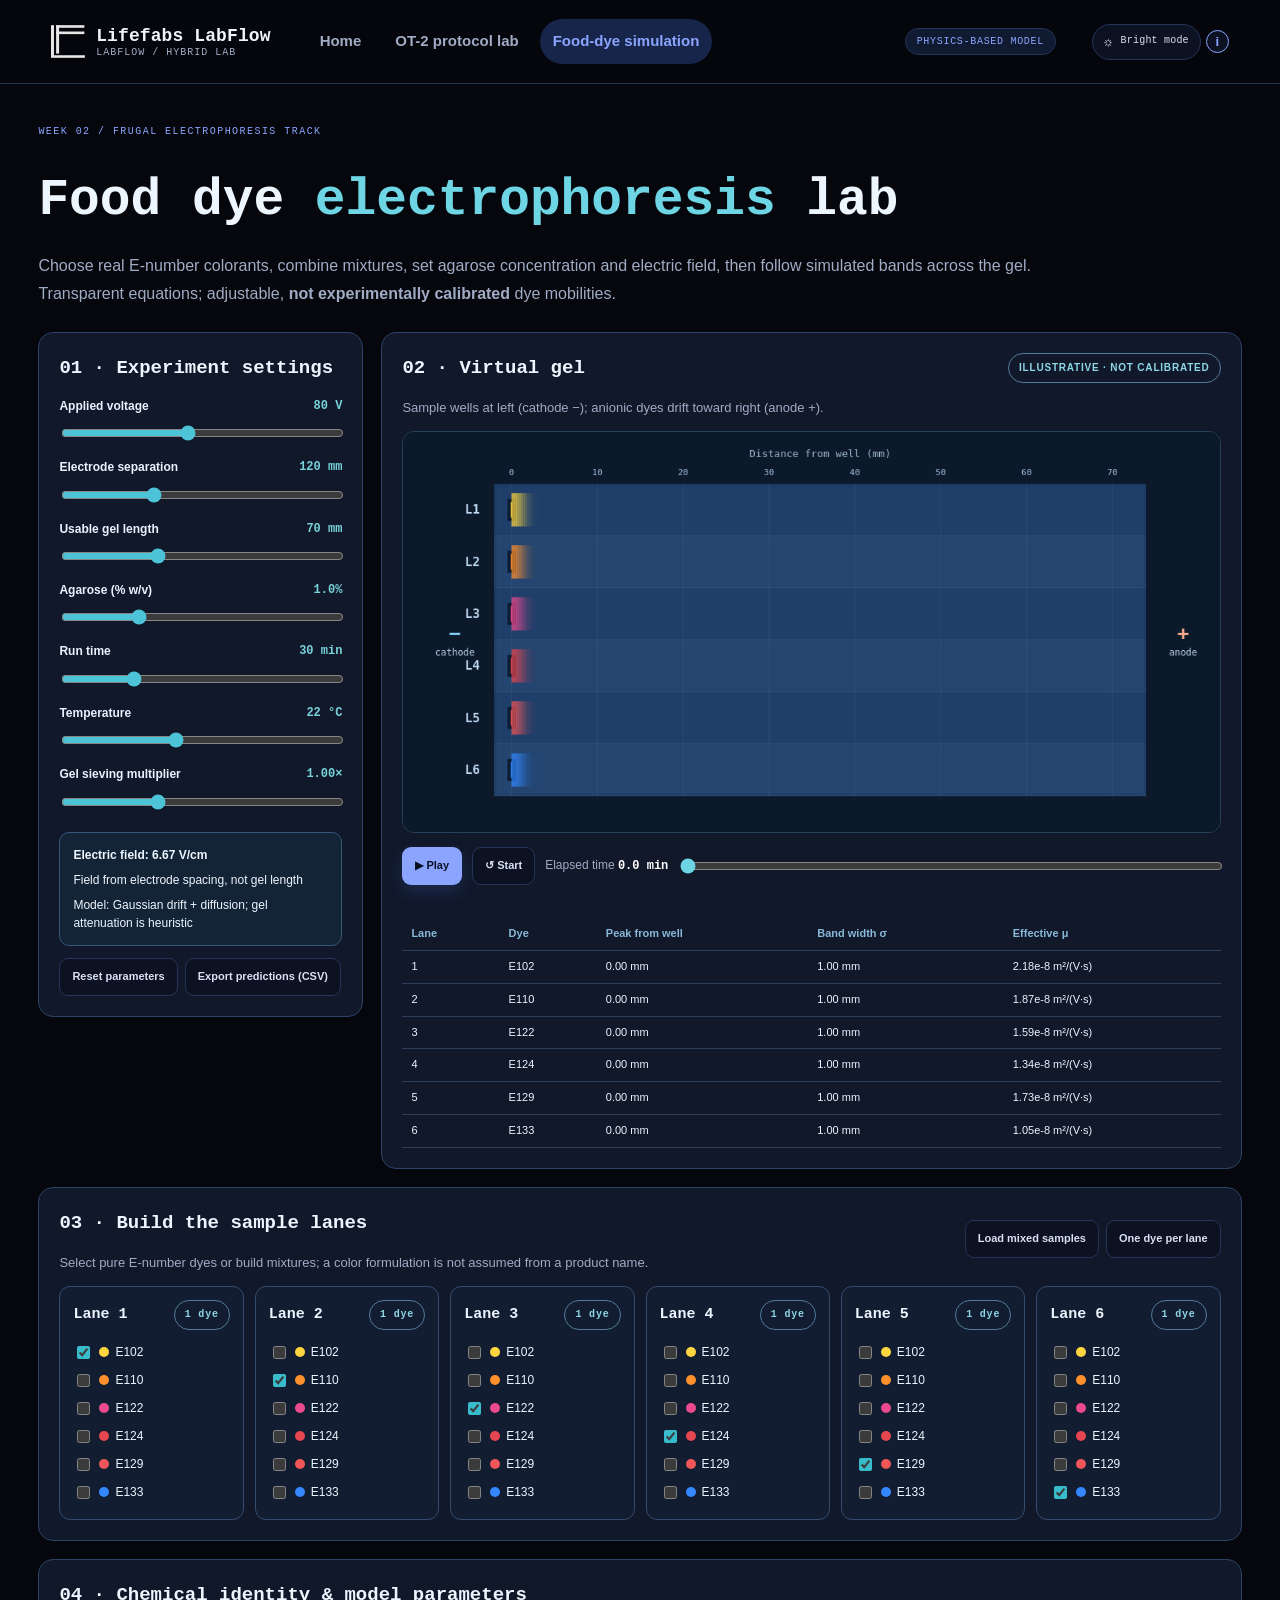
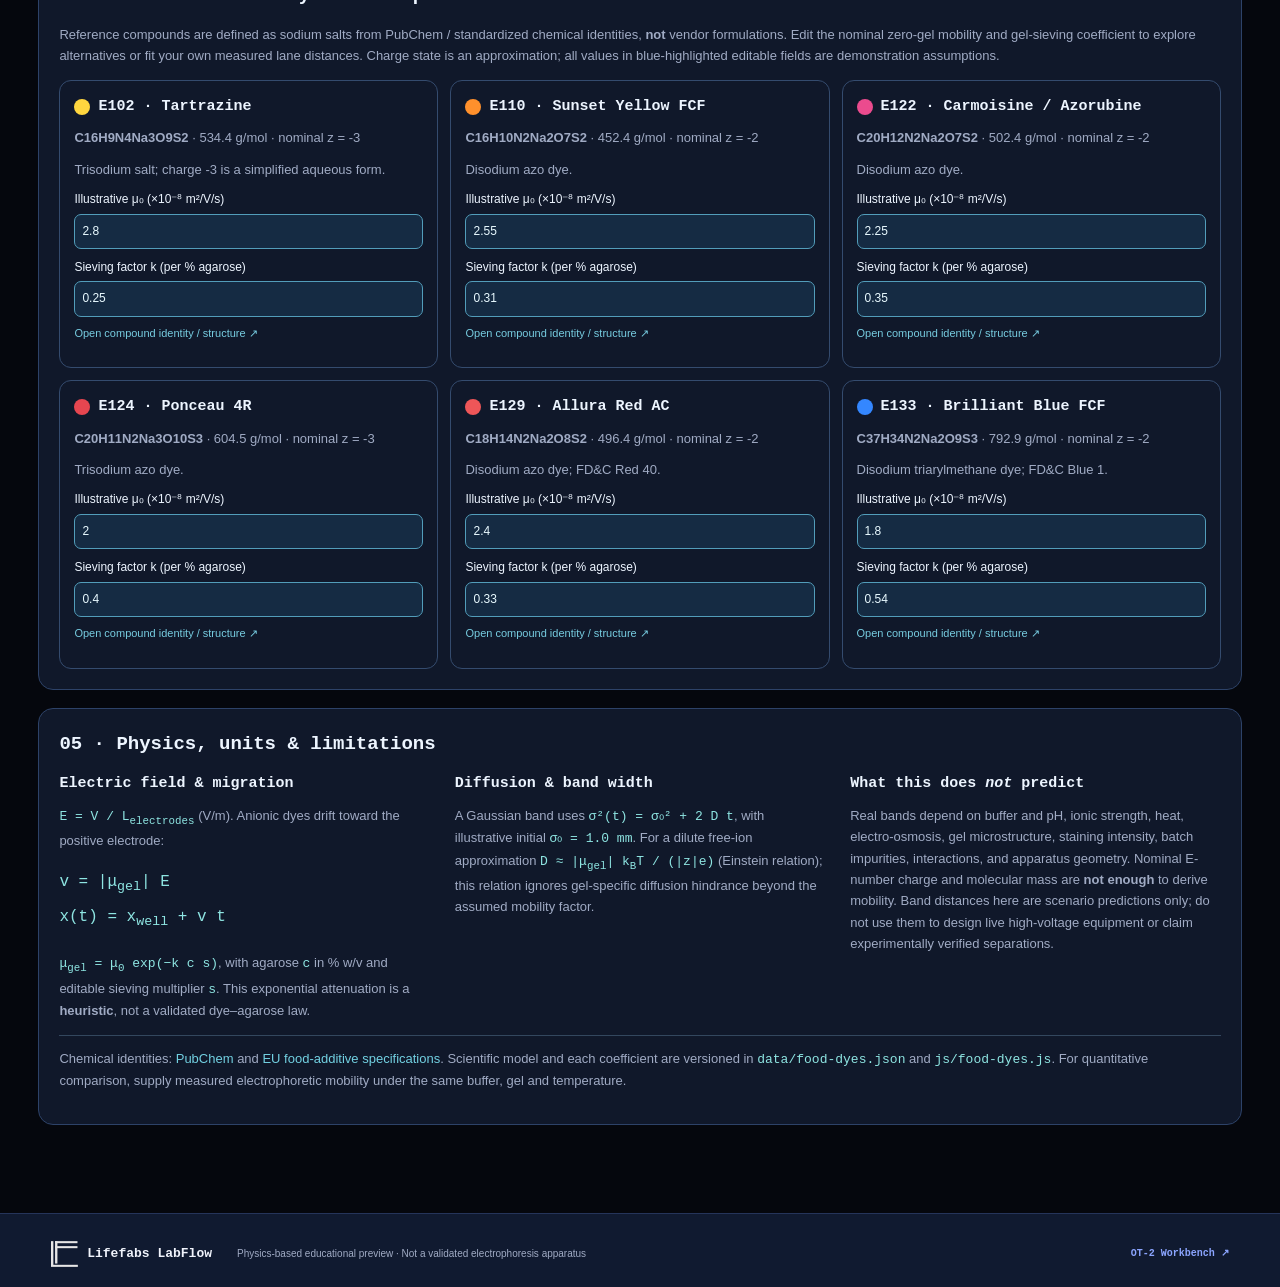
==== commit 44e0e93c: "draft implementation of phase 1" ====
--- a/food-dyes.html
+++ b/food-dyes.html
@@ -3,12 +3,12 @@
 <head>
   <script>try{const t=localStorage.getItem('lifefabs-theme');if(t==='light'||t==='dark')document.documentElement.dataset.theme=t}catch(e){}</script>
   <meta charset="utf-8"><meta name="viewport" content="width=device-width,initial-scale=1"><meta name="theme-color" content="#05070d">
-  <title>Food Dye Electrophoresis Simulator — LifeFabs Fieldnotes</title>
+  <title>Food Dye Electrophoresis Simulator — Lifefabs LabFlow</title>
   <link rel="stylesheet" href="styles.css"><link rel="stylesheet" href="styles-theme.css"><link rel="stylesheet" href="styles-ui-clarity.css"><link rel="stylesheet" href="styles-food-dyes.css">
   <script src="js/theme.js" defer></script><script src="js/tool-guide.js" defer></script><script src="js/food-dyes.js" defer></script>
 </head>
 <body>
-<header class="site-header"><a class="brand" href="index.html"><img class="brand-logo" src="assets/lifefabs-logo-light.svg" data-logo-dark="assets/lifefabs-logo-light.svg" data-logo-light="assets/lifefabs-logo-dark.svg" alt=""><span><strong>LifeFabs</strong><small>FIELDNOTES / HYBRID LAB</small></span></a><nav class="top-nav" aria-label="Main navigation"><a href="index.html">Home</a><a href="ot2.html">OT-2 protocol lab</a><a class="active" href="food-dyes.html">Food-dye simulation</a></nav><span class="header-chip">PHYSICS-BASED MODEL</span><button class="theme-toggle" data-theme-toggle type="button" aria-label="Switch theme" aria-pressed="false"><span class="theme-toggle-icon">☼</span><span class="theme-toggle-label">Bright mode</span></button></header>
+<header class="site-header"><a class="brand" href="index.html"><img class="brand-logo" src="assets/lifefabs-logo-light.svg" data-logo-dark="assets/lifefabs-logo-light.svg" data-logo-light="assets/lifefabs-logo-dark.svg" alt=""><span><strong>Lifefabs LabFlow</strong><small>LABFLOW / HYBRID LAB</small></span></a><nav class="top-nav" aria-label="Main navigation"><a href="index.html">Home</a><a href="ot2.html">OT-2 protocol lab</a><a class="active" href="food-dyes.html">Food-dye simulation</a></nav><span class="header-chip">PHYSICS-BASED MODEL</span><button class="theme-toggle" data-theme-toggle type="button" aria-label="Switch theme" aria-pressed="false"><span class="theme-toggle-icon">☼</span><span class="theme-toggle-label">Bright mode</span></button></header>
 <main class="dye-main">
  <section class="dye-hero"><p class="eyebrow">WEEK 02 / FRUGAL ELECTROPHORESIS TRACK</p><h1>Food dye <em>electrophoresis</em> lab</h1><p>Choose real E-number colorants, combine mixtures, set agarose concentration and electric field, then follow simulated bands across the gel. Transparent equations; adjustable, <strong>not experimentally calibrated</strong> dye mobilities.</p></section>
  <div class="dye-layout">
@@ -43,5 +43,5 @@
   <p class="dye-source-line">Chemical identities: <a href="https://pubchem.ncbi.nlm.nih.gov/" target="_blank" rel="noreferrer">PubChem</a> and <a href="https://eur-lex.europa.eu/eli/reg/2012/231/oj" target="_blank" rel="noreferrer">EU food-additive specifications</a>. Scientific model and each coefficient are versioned in <code>data/food-dyes.json</code> and <code>js/food-dyes.js</code>. For quantitative comparison, supply measured electrophoretic mobility under the same buffer, gel and temperature.</p>
  </section>
 </main>
-<footer class="site-footer"><div class="footer-brand"><img class="brand-logo" src="assets/lifefabs-logo-light.svg" data-logo-dark="assets/lifefabs-logo-light.svg" data-logo-light="assets/lifefabs-logo-dark.svg" alt=""><strong>LifeFabs Fieldnotes</strong></div><p>Physics-based educational preview · Not a validated electrophoresis apparatus</p><div class="footer-links"><a href="ot2.html">OT-2 Workbench ↗</a></div></footer>
+<footer class="site-footer"><div class="footer-brand"><img class="brand-logo" src="assets/lifefabs-logo-light.svg" data-logo-dark="assets/lifefabs-logo-light.svg" data-logo-light="assets/lifefabs-logo-dark.svg" alt=""><strong>Lifefabs LabFlow</strong></div><p>Physics-based educational preview · Not a validated electrophoresis apparatus</p><div class="footer-links"><a href="ot2.html">OT-2 Workbench ↗</a></div></footer>
 </body></html>
